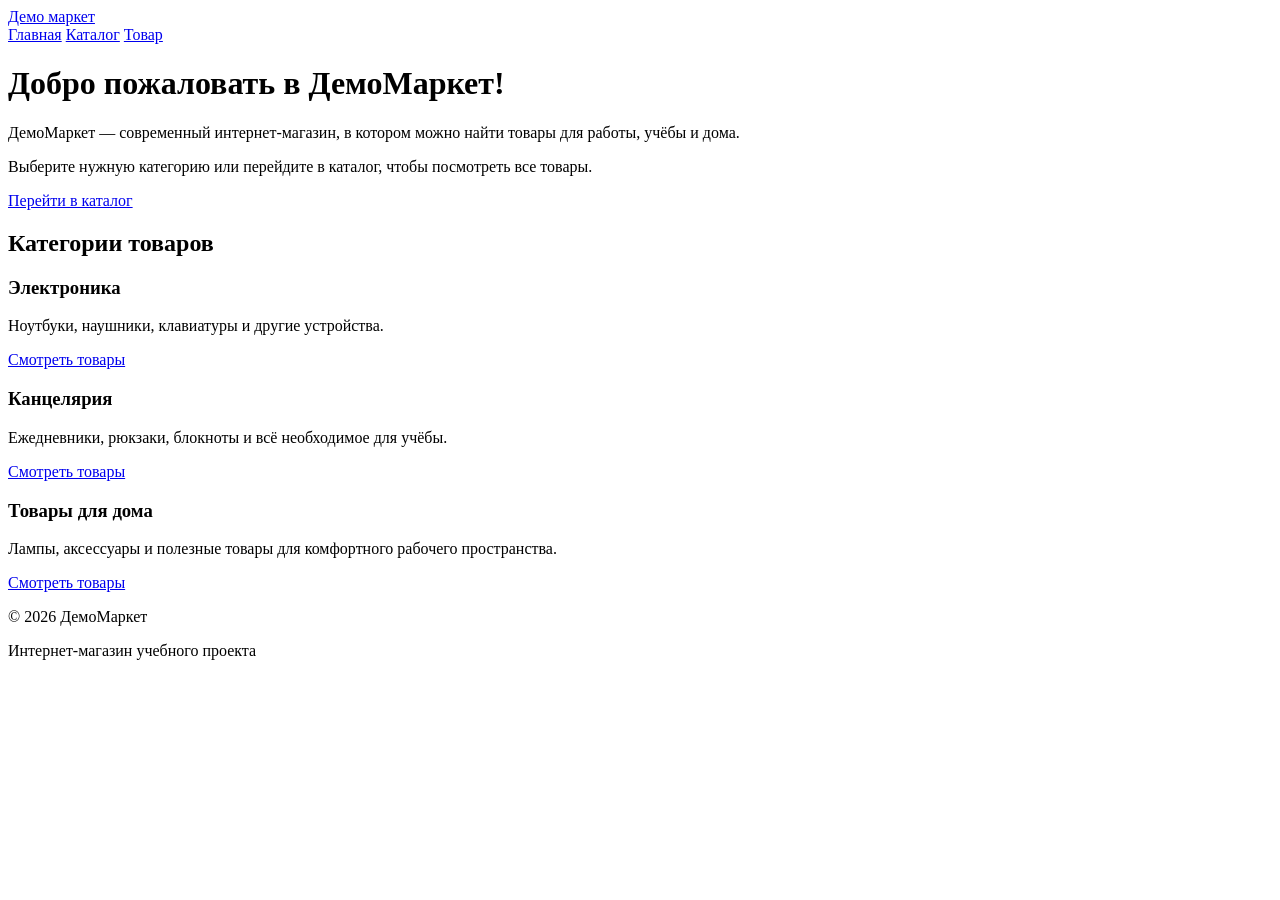
==== index.html @ 9515cddf "Initial commit" ====
<!DOCTYPE html>
<html lang="ru">

<head>
    <meta charset="UTF-8">
    <meta name="viewport" content="width=device-width, initial-scale=1.0">
    <title>ДемоМаркет - интернет магазин.</title>
</head>

<body>
    <header>
        <div>
            <a href="index.html">Демо маркет</a>
        </div>
        <nav>
            <a href="index.html">Главная</a>
            <a href="pages/catalog.html">Каталог</a>
            <a href="pages/product.html">Товар</a>
        </nav>

    </header>
    <main>
        <h1>Добро пожаловать в ДемоМаркет!</h1>

        <p>
            ДемоМаркет — современный интернет-магазин,
            в котором можно найти товары для работы,
            учёбы и дома.
        </p>

        <p>
            Выберите нужную категорию или перейдите
            в каталог, чтобы посмотреть все товары.
        </p>
        <a href="pages/catalog.html">
            Перейти в каталог
        </a>
<section>

        <h2>Категории товаров</h2>
        <article>

            <h3>Электроника</h3>

            <p>
                Ноутбуки, наушники, клавиатуры
                и другие устройства.
            </p>

            <a href="pages/catalog.html">
                Смотреть товары
            </a>

        </article>
        <article>

            <h3>Канцелярия</h3>

            <p>
                Ежедневники, рюкзаки, блокноты
                и всё необходимое для учёбы.
            </p>

            <a href="pages/catalog.html">
                Смотреть товары
            </a>

        </article>
        <article>

            <h3>Товары для дома</h3>

            <p>
                Лампы, аксессуары и полезные товары
                для комфортного рабочего пространства.
            </p>

            <a href="pages/catalog.html">
                Смотреть товары
            </a>

        </article>


    </section>
    </main>
    <footer>
        <p>© 2026 ДемоМаркет</p>

        <p>
            Интернет-магазин учебного проекта
        </p>

    </footer>
</body>

</html>
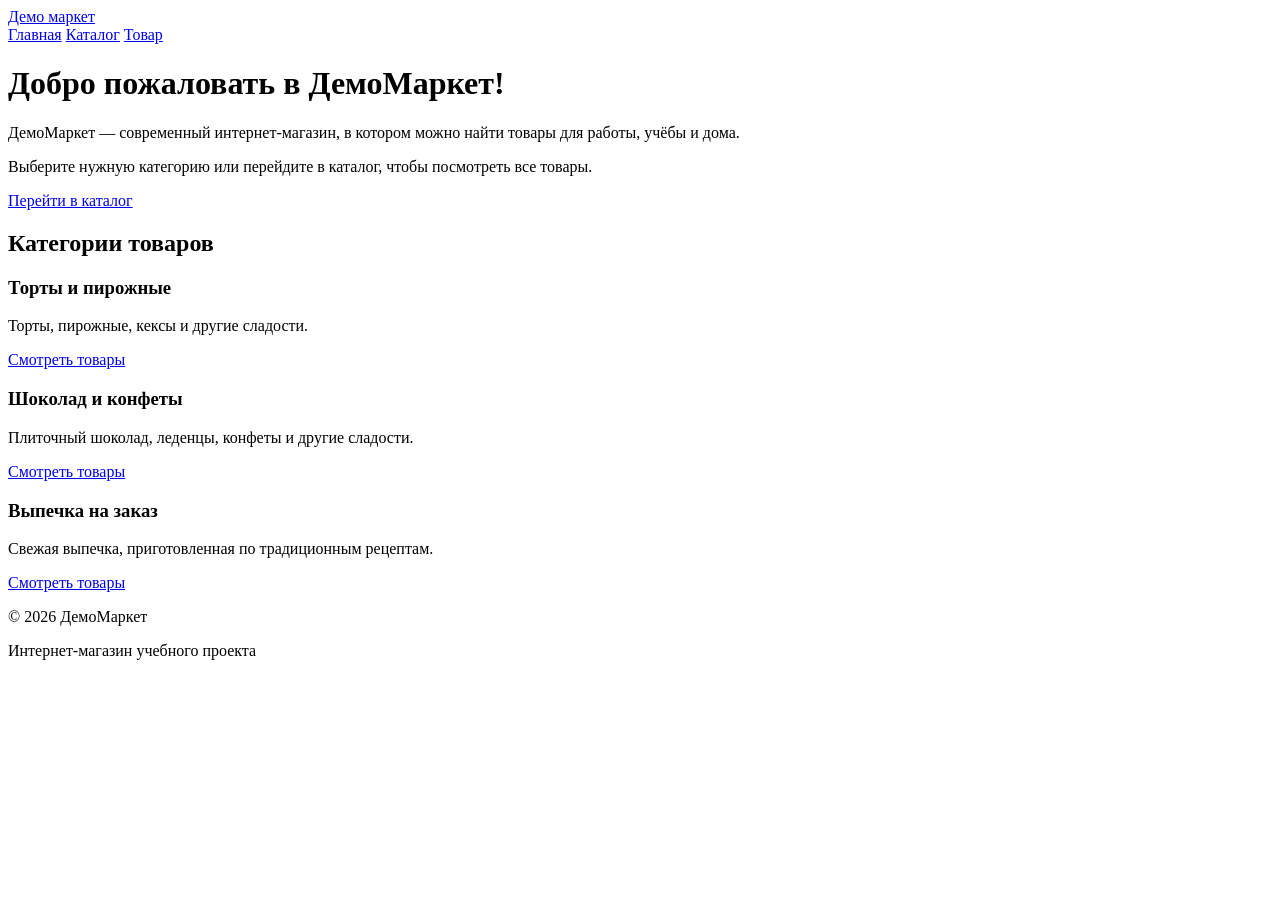
==== commit d79c593f: "Добавлены новые страницы и изображения" ====
--- a/index.html
+++ b/index.html
@@ -1,97 +1,64 @@
-<!DOCTYPE html>
+<!doctype html>
 <html lang="ru">
+  <head>
+    <meta charset="UTF-8" />
+    <meta name="viewport" content="width=device-width, initial-scale=1.0" />
+    <title>ДемоМаркет - интернет магазин.</title>
+  </head>
 
-<head>
-    <meta charset="UTF-8">
-    <meta name="viewport" content="width=device-width, initial-scale=1.0">
-    <title>ДемоМаркет - интернет магазин.</title>
-</head>
-
-<body>
+  <body>
     <header>
-        <div>
-            <a href="index.html">Демо маркет</a>
-        </div>
-        <nav>
-            <a href="index.html">Главная</a>
-            <a href="pages/catalog.html">Каталог</a>
-            <a href="pages/product.html">Товар</a>
-        </nav>
-
+      <div>
+        <a href="index.html">Демо маркет</a>
+      </div>
+      <nav>
+        <a href="index.html">Главная</a>
+        <a href="pages/catalog.html">Каталог</a>
+        <a href="pages/product.html">Товар</a>
+      </nav>
     </header>
     <main>
-        <h1>Добро пожаловать в ДемоМаркет!</h1>
+      <h1>Добро пожаловать в ДемоМаркет!</h1>
 
-        <p>
-            ДемоМаркет — современный интернет-магазин,
-            в котором можно найти товары для работы,
-            учёбы и дома.
-        </p>
+      <p>
+        ДемоМаркет — современный интернет-магазин, в котором можно найти товары
+        для работы, учёбы и дома.
+      </p>
 
-        <p>
-            Выберите нужную категорию или перейдите
-            в каталог, чтобы посмотреть все товары.
-        </p>
-        <a href="pages/catalog.html">
-            Перейти в каталог
-        </a>
-<section>
-
+      <p>
+        Выберите нужную категорию или перейдите в каталог, чтобы посмотреть все
+        товары.
+      </p>
+      <a href="pages/catalog.html"> Перейти в каталог </a>
+      <section>
         <h2>Категории товаров</h2>
         <article>
+          <h3>Торты и пирожные</h3>
 
-            <h3>Электроника</h3>
+          <p>Торты, пирожные, кексы и другие сладости.</p>
 
-            <p>
-                Ноутбуки, наушники, клавиатуры
-                и другие устройства.
-            </p>
-
-            <a href="pages/catalog.html">
-                Смотреть товары
-            </a>
-
+          <a href="pages/catalog.html"> Смотреть товары </a>
         </article>
         <article>
+          <h3>Шоколад и конфеты</h3>
 
-            <h3>Канцелярия</h3>
+          <p>Плиточный шоколад, леденцы, конфеты и другие сладости.</p>
 
-            <p>
-                Ежедневники, рюкзаки, блокноты
-                и всё необходимое для учёбы.
-            </p>
-
-            <a href="pages/catalog.html">
-                Смотреть товары
-            </a>
-
+          <a href="pages/catalog.html"> Смотреть товары </a>
         </article>
         <article>
+          <h3>Выпечка на заказ</h3>
 
-            <h3>Товары для дома</h3>
+          <p>Свежая выпечка, приготовленная по традиционным рецептам.</p>
 
-            <p>
-                Лампы, аксессуары и полезные товары
-                для комфортного рабочего пространства.
-            </p>
-
-            <a href="pages/catalog.html">
-                Смотреть товары
-            </a>
-
+          <a href="pages/catalog.html"> Смотреть товары </a>
         </article>
-
-
-    </section>
+      </section>
     </main>
     <footer>
-        <p>© 2026 ДемоМаркет</p>
+      <p>© 2026 ДемоМаркет</p>
 
-        <p>
-            Интернет-магазин учебного проекта
-        </p>
-
+      <p>Интернет-магазин учебного проекта</p>
     </footer>
-</body>
-
-</html>+  </body>
+</html>
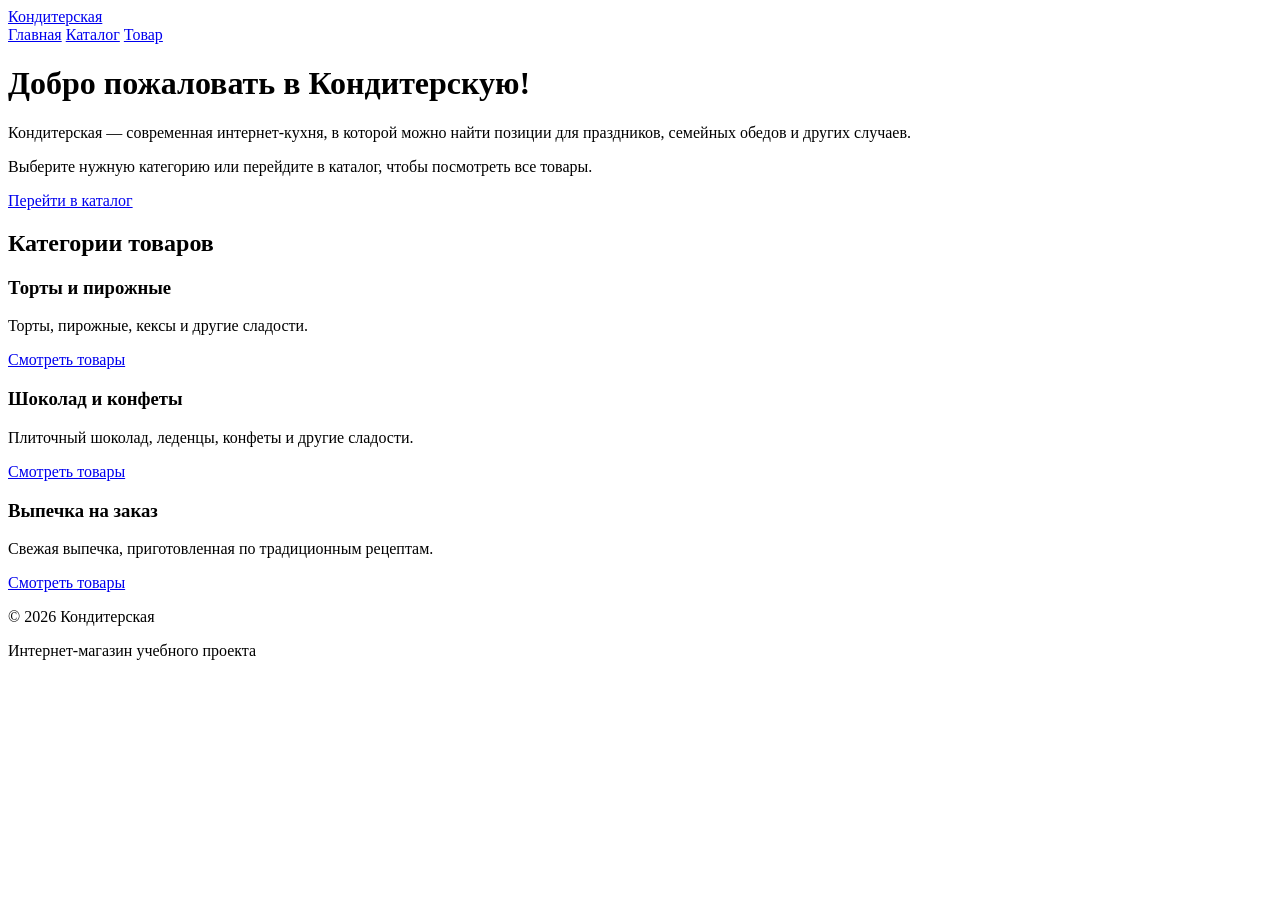
==== commit afee885c: "Корректировка семантики" ====
--- a/index.html
+++ b/index.html
@@ -3,13 +3,13 @@
   <head>
     <meta charset="UTF-8" />
     <meta name="viewport" content="width=device-width, initial-scale=1.0" />
-    <title>ДемоМаркет - интернет магазин.</title>
+    <title>Кондитерская - интернет кухня.</title>
   </head>
 
   <body>
     <header>
       <div>
-        <a href="index.html">Демо маркет</a>
+        <a href="index.html">Кондитерская</a>
       </div>
       <nav>
         <a href="index.html">Главная</a>
@@ -18,11 +18,11 @@
       </nav>
     </header>
     <main>
-      <h1>Добро пожаловать в ДемоМаркет!</h1>
+      <h1>Добро пожаловать в Кондитерскую!</h1>
 
       <p>
-        ДемоМаркет — современный интернет-магазин, в котором можно найти товары
-        для работы, учёбы и дома.
+        Кондитерская — современная интернет-кухня, в которой можно найти позиции
+        для праздников, семейных обедов и других случаев.
       </p>
 
       <p>
@@ -56,7 +56,7 @@
       </section>
     </main>
     <footer>
-      <p>© 2026 ДемоМаркет</p>
+      <p>© 2026 Кондитерская</p>
 
       <p>Интернет-магазин учебного проекта</p>
     </footer>
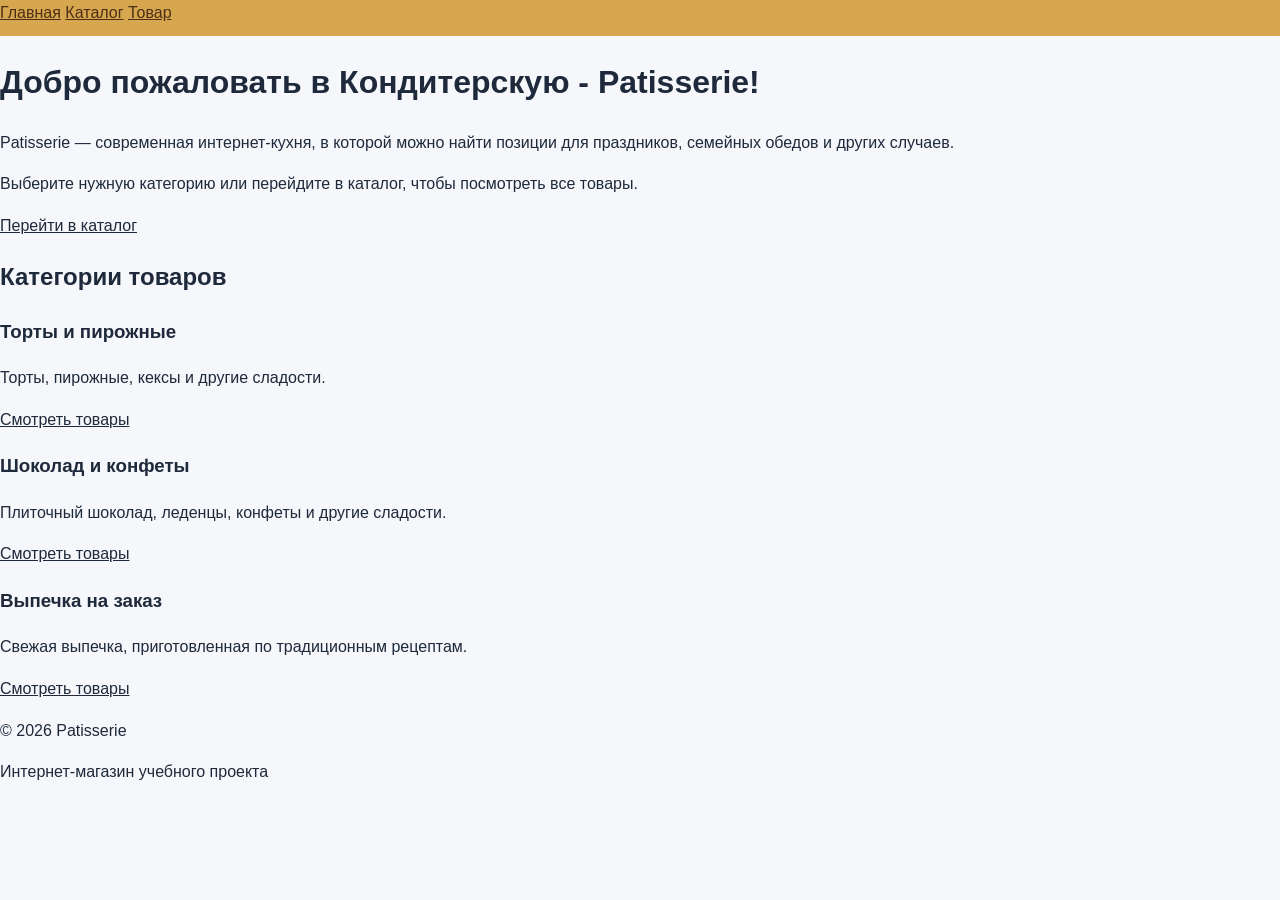
==== commit b0d4b047: "Изменение названия бренда" ====
--- a/index.html
+++ b/index.html
@@ -3,25 +3,27 @@
   <head>
     <meta charset="UTF-8" />
     <meta name="viewport" content="width=device-width, initial-scale=1.0" />
-    <title>Кондитерская - интернет кухня.</title>
+    <title>Patisserie</title>
+    <link rel="stylesheet" href="css/style.css" />
   </head>
 
   <body>
     <header>
       <div>
-        <a href="index.html">Кондитерская</a>
+        <a href="index.html"></a>
       </div>
       <nav>
         <a href="index.html">Главная</a>
         <a href="pages/catalog.html">Каталог</a>
         <a href="pages/product.html">Товар</a>
       </nav>
+      <div class="container"></div>
     </header>
     <main>
-      <h1>Добро пожаловать в Кондитерскую!</h1>
+      <h1>Добро пожаловать в Кондитерскую - Patisserie!</h1>
 
       <p>
-        Кондитерская — современная интернет-кухня, в которой можно найти позиции
+        Patisserie — современная интернет-кухня, в которой можно найти позиции
         для праздников, семейных обедов и других случаев.
       </p>
 
@@ -54,11 +56,13 @@
           <a href="pages/catalog.html"> Смотреть товары </a>
         </article>
       </section>
+      <div class="container"></div>
     </main>
     <footer>
-      <p>© 2026 Кондитерская</p>
+      <p>© 2026 Patisserie</p>
 
       <p>Интернет-магазин учебного проекта</p>
+      <div class="container"></div>
     </footer>
   </body>
 </html>
--- a/css/style.css
+++ b/css/style.css
@@ -0,0 +1,47 @@
+:root {
+  --color-primary: #2563eb;
+  --color-primary-dark: #1d4ed8;
+  --color-text: #1e293b;
+  --color-muted: #64748b;
+  --color-background: #f5f7fa;
+  --color-white: #ffffff;
+  --color-border: #e2e8f0;
+  --radius-small: 8px;
+  --radius-large: 16px;
+  --container-width: 1200px;
+}
+* {
+  box-sizing: border-box;
+}
+
+body {
+  margin: 0;
+  font-family: Arial, sans-serif;
+  color: var(--color-text);
+  background-color: var(--color-background);
+  line-height: 1.6;
+}
+img {
+  max-width: 100%;
+  height: auto;
+}
+a {
+  color: inherit;
+}
+.container {
+  width: min(100% - 40px, var(--container-width));
+  margin: 0 auto;
+}
+header {
+  background-color: #d6a74f;
+  color: rgb(76, 47, 21);
+}
+header .container {
+  min-height: 10px;
+
+  display: flex;
+  align-items: center;
+  justify-content: space-between;
+
+  gap: 30px;
+}
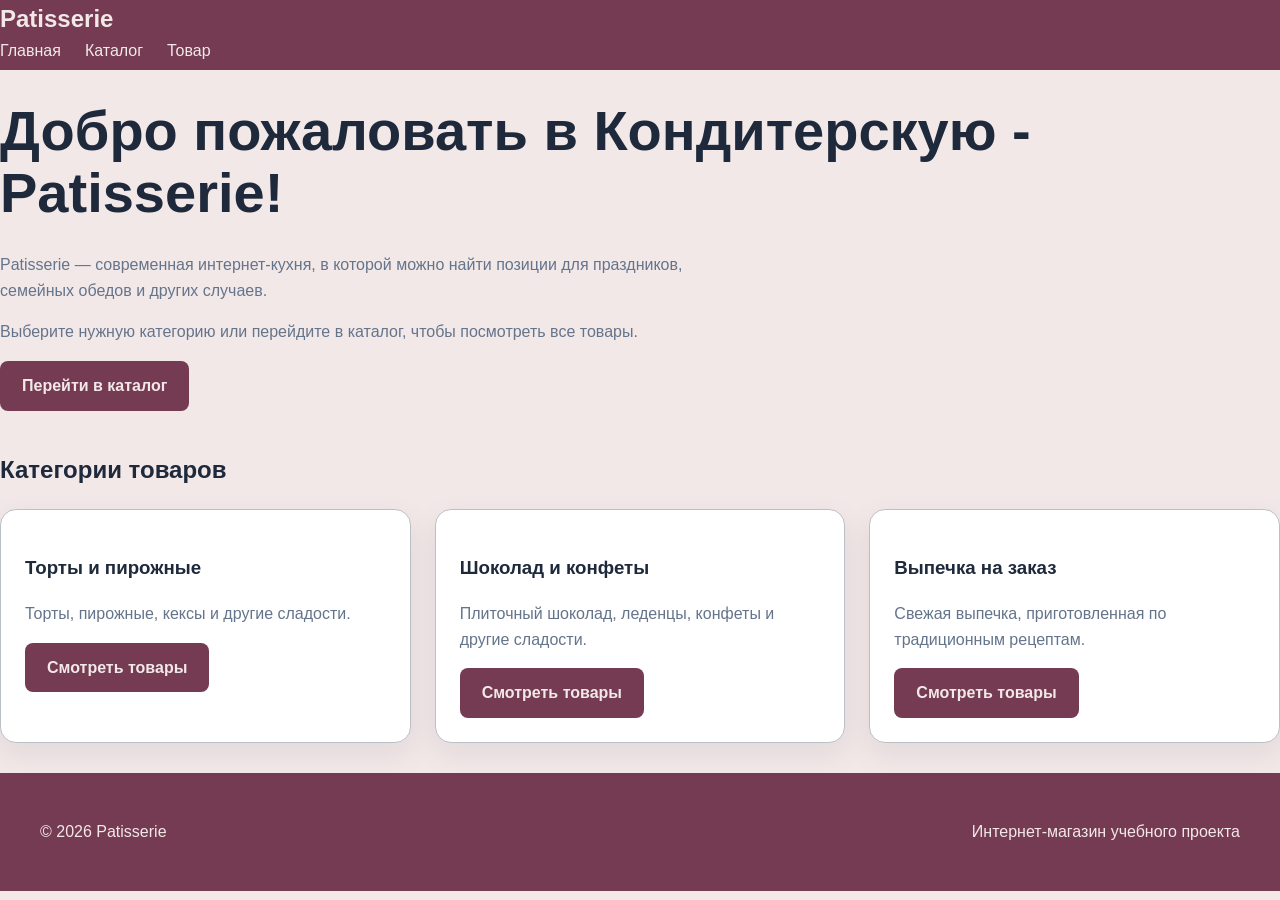
==== commit eec152ef: "Промежуточный css" ====
--- a/index.html
+++ b/index.html
@@ -10,7 +10,7 @@
   <body>
     <header>
       <div>
-        <a href="index.html"></a>
+        <a class="logo" href="index.html"> Patisserie </a>
       </div>
       <nav>
         <a href="index.html">Главная</a>
@@ -31,38 +31,42 @@
         Выберите нужную категорию или перейдите в каталог, чтобы посмотреть все
         товары.
       </p>
-      <a href="pages/catalog.html"> Перейти в каталог </a>
-      <section>
+      <a class="button" href="pages/catalog.html"> Перейти в каталог </a>
+
+      <section class="categories">
         <h2>Категории товаров</h2>
-        <article>
-          <h3>Торты и пирожные</h3>
+        <div class="categories-grid">
+          <article class="category-card">
+            <h3>Торты и пирожные</h3>
 
-          <p>Торты, пирожные, кексы и другие сладости.</p>
+            <p>Торты, пирожные, кексы и другие сладости.</p>
 
-          <a href="pages/catalog.html"> Смотреть товары </a>
-        </article>
-        <article>
-          <h3>Шоколад и конфеты</h3>
+            <a class="button" href="pages/catalog.html"> Смотреть товары </a>
+          </article>
+          <article class="category-card">
+            <h3>Шоколад и конфеты</h3>
 
-          <p>Плиточный шоколад, леденцы, конфеты и другие сладости.</p>
+            <p>Плиточный шоколад, леденцы, конфеты и другие сладости.</p>
 
-          <a href="pages/catalog.html"> Смотреть товары </a>
-        </article>
-        <article>
-          <h3>Выпечка на заказ</h3>
+            <a class="button" href="pages/catalog.html"> Смотреть товары </a>
+          </article>
+          <article class="category-card">
+            <h3>Выпечка на заказ</h3>
 
-          <p>Свежая выпечка, приготовленная по традиционным рецептам.</p>
+            <p>Свежая выпечка, приготовленная по традиционным рецептам.</p>
 
-          <a href="pages/catalog.html"> Смотреть товары </a>
-        </article>
+            <a class="button" href="pages/catalog.html"> Смотреть товары </a>
+          </article>
+        </div>
       </section>
       <div class="container"></div>
     </main>
     <footer>
-      <p>© 2026 Patisserie</p>
+      <div class="container">
+        <p>© 2026 Patisserie</p>
 
-      <p>Интернет-магазин учебного проекта</p>
-      <div class="container"></div>
+        <p>Интернет-магазин учебного проекта</p>
+      </div>
     </footer>
   </body>
 </html>
--- a/css/style.css
+++ b/css/style.css
@@ -1,11 +1,11 @@
 :root {
-  --color-primary: #2563eb;
-  --color-primary-dark: #1d4ed8;
+  --color-primary: #743b52;
+  --color-primary-dark: #a06079;
   --color-text: #1e293b;
   --color-muted: #64748b;
-  --color-background: #f5f7fa;
+  --color-background: #f3e8e8;
   --color-white: #ffffff;
-  --color-border: #e2e8f0;
+  --color-border: #bbc0c7;
   --radius-small: 8px;
   --radius-large: 16px;
   --container-width: 1200px;
@@ -33,11 +33,11 @@
   margin: 0 auto;
 }
 header {
-  background-color: #d6a74f;
-  color: rgb(76, 47, 21);
+  background-color: #743b52;
+  color: #f3e8e8;
 }
 header .container {
-  min-height: 10px;
+  min-height: 6px;
 
   display: flex;
   align-items: center;
@@ -45,3 +45,242 @@
 
   gap: 30px;
 }
+.logo {
+  font-size: 24px;
+  font-weight: 700;
+  text-decoration: none;
+}
+nav {
+  display: flex;
+  align-items: center;
+  gap: 24px;
+}
+
+nav a {
+  text-decoration: none;
+  font-weight: 500;
+}
+nav a:hover {
+  text-decoration: underline;
+}
+.button {
+  display: inline-block;
+
+  padding: 12px 22px;
+
+  background-color: var(--color-primary);
+  color: #f3e8e8;
+
+  border-radius: var(--radius-small);
+
+  text-decoration: none;
+  font-weight: 600;
+
+  transition:
+    background-color 0.2s ease,
+    transform 0.2s ease;
+}
+.button:hover {
+  background-color: var(--color-primary-dark);
+  transform: translateY(-2px);
+}
+.button:active {
+  transform: translateY(0);
+}
+.button:focus-visible,
+nav a:focus-visible {
+  outline: 3px solid #f59e0b;
+  outline-offset: 3px;
+}
+main {
+  padding: clamp(30px, 6vw, 30px) 0;
+}
+h1 {
+  margin-top: 0;
+  margin-bottom: 29px;
+
+  font-size: clamp(32px, 5vw, 56px);
+  line-height: 1.1;
+}
+main p {
+  max-width: 700px;
+  color: var(--color-muted);
+}
+.categories {
+  margin-top: 40px;
+}
+.categories-grid {
+  display: grid;
+
+  grid-template-columns: repeat(3, 1fr);
+
+  gap: 24px;
+}
+.category-card {
+  padding: 24px;
+
+  background-color: var(--color-white);
+
+  border: 1px solid var(--color-border);
+  border-radius: var(--radius-large);
+
+  box-shadow: 0 10px 30px rgba(15, 23, 42, 0.08);
+
+  transition:
+    transform 0.2s ease,
+    box-shadow 0.2s ease;
+}
+.category-card:hover {
+  transform: translateY(-5px);
+
+  box-shadow: 0 16px 40px var(--color-primary);
+}
+/* .products {
+  display: grid;
+
+  grid-template-columns: repeat(3, 1fr);
+
+  gap: 24px;
+} */
+.products {
+  display: grid;
+
+  grid-template-columns: repeat(auto-fit, minmax(250px, 1fr));
+
+  gap: 24px;
+}
+
+.product-card {
+  display: flex;
+  flex-direction: column;
+
+  padding: 24px;
+
+  background-color: var(--color-white);
+
+  border: 1px solid var(--color-border);
+  border-radius: var(--radius-large);
+
+  transition:
+    transform 0.2s ease,
+    box-shadow 0.2s ease;
+}
+.product-card:hover {
+  transform: translateY(-5px);
+
+  box-shadow: 0 15px 35px var(--color-primary);
+}
+.price {
+  font-size: 20px;
+  font-weight: 700;
+  color: var(--color-primary);
+}
+.product-card {
+  display: flex;
+  flex-direction: column;
+}
+
+.product-card .button {
+  margin-top: auto;
+}
+.product-page {
+  max-width: 900px;
+  margin: 0 auto;
+}
+.product-image {
+  display: block;
+
+  width: min(100%, 700px);
+
+  height: auto;
+
+  margin: 0 auto 30px;
+
+  border-radius: 20px;
+}
+.specs {
+  width: 100%;
+
+  border-collapse: collapse;
+
+  margin: 30px 0;
+
+  background-color: var(--color-background);
+}
+.specs th,
+.specs td {
+  padding: 4px 16px;
+
+  border-bottom: 1px solid var(--color-border);
+
+  text-align: left;
+}
+.specs th {
+  background-color: var(--color-background);
+  font-weight: 700;
+}
+.specs tr:nth-child(even) {
+  background-color: #f8fafc;
+}
+.features {
+  padding-left: 20px;
+}
+
+.features li {
+  margin-bottom: 10px;
+}
+.features li::marker {
+  color: var(--color-primary);
+}
+.product-page h2::before {
+  content: "✓";
+  margin-right: 10px;
+  color: var(--color-primary);
+}
+footer {
+  padding: 30px 0;
+
+  background-color: var(--color-primary);
+  color: var(--color-background);
+}
+footer .container {
+  display: flex;
+
+  justify-content: space-between;
+
+  gap: 20px;
+}
+@media (max-width: 900px) {
+  .categories-grid {
+    grid-template-columns: repeat(2, 1fr);
+  }
+}
+.products {
+  grid-template-columns: repeat(auto-fit, minmax(250px, 1fr));
+}
+@media (max-width: 600px) {
+  .container {
+    width: min(100% - 24px, var(--container-width));
+  }
+
+  header .container {
+    flex-direction: column;
+    align-items: flex-start;
+
+    padding-top: 20px;
+    padding-bottom: 20px;
+  }
+
+  nav {
+    flex-wrap: wrap;
+    gap: 12px;
+  }
+
+  .categories-grid {
+    grid-template-columns: 1fr;
+  }
+
+  footer .container {
+    flex-direction: column;
+  }
+}
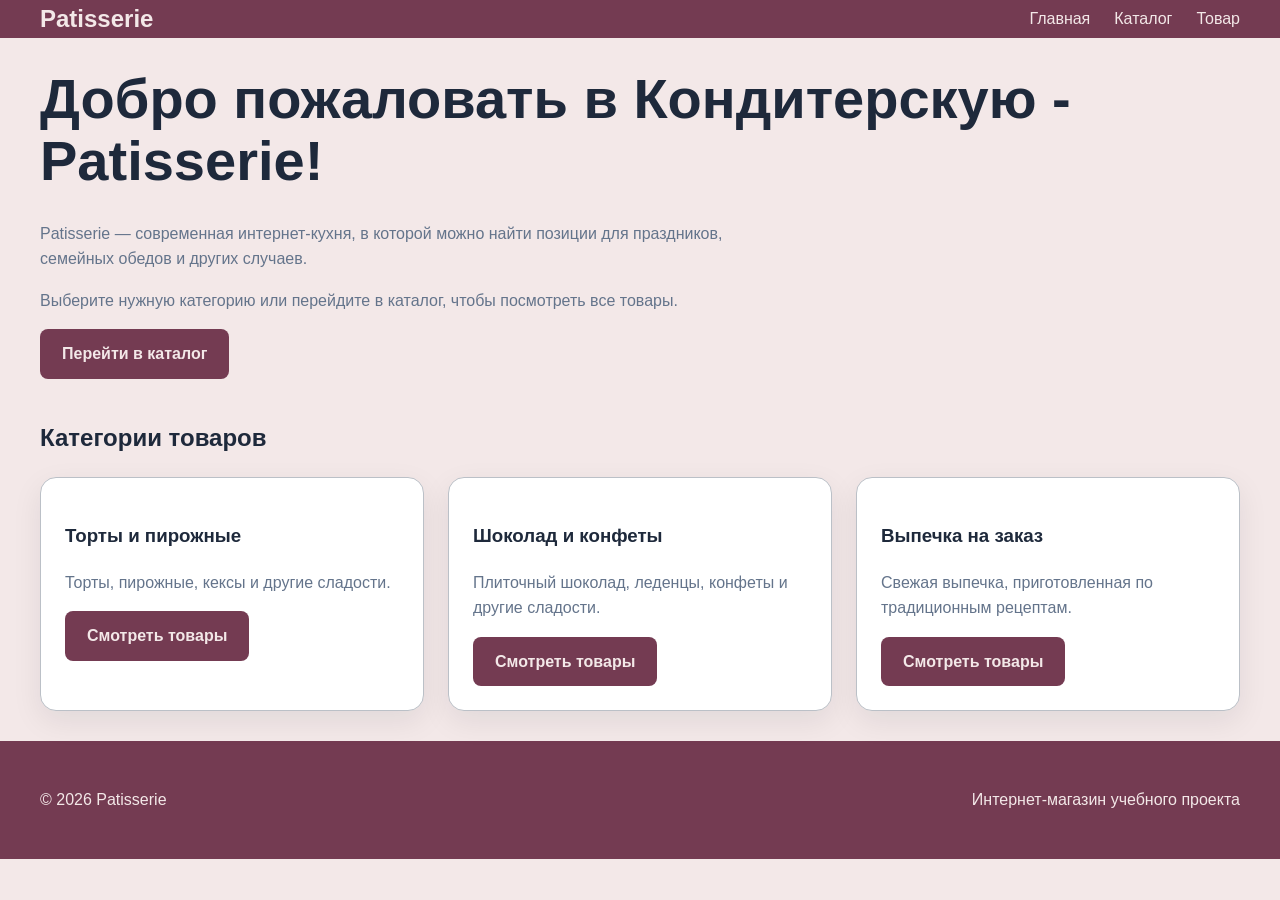
==== commit 92085371: "Полноценное подключение CSS и исправление багов" ====
--- a/index.html
+++ b/index.html
@@ -9,62 +9,59 @@
 
   <body>
     <header>
-      <div>
-        <a class="logo" href="index.html"> Patisserie </a>
+      <!-- Контейнер оборачивает навигацию и логотип -->
+      <div class="container">
+        <div>
+          <a class="logo" href="index.html"> Patisserie </a>
+        </div>
+        <nav>
+          <a href="index.html">Главная</a>
+          <a href="pages/catalog.html">Каталог</a>
+          <a href="pages/product.html">Товар</a>
+        </nav>
       </div>
-      <nav>
-        <a href="index.html">Главная</a>
-        <a href="pages/catalog.html">Каталог</a>
-        <a href="pages/product.html">Товар</a>
-      </nav>
-      <div class="container"></div>
     </header>
     <main>
-      <h1>Добро пожаловать в Кондитерскую - Patisserie!</h1>
+      <!-- Контейнер оборачивает весь контент главной страницы -->
+      <div class="container">
+        <h1>Добро пожаловать в Кондитерскую - Patisserie!</h1>
 
-      <p>
-        Patisserie — современная интернет-кухня, в которой можно найти позиции
-        для праздников, семейных обедов и других случаев.
-      </p>
+        <p>
+          Patisserie — современная интернет-кухня, в которой можно найти позиции
+          для праздников, семейных обедов и других случаев.
+        </p>
 
-      <p>
-        Выберите нужную категорию или перейдите в каталог, чтобы посмотреть все
-        товары.
-      </p>
-      <a class="button" href="pages/catalog.html"> Перейти в каталог </a>
+        <p>
+          Выберите нужную категорию или перейдите в каталог, чтобы посмотреть
+          все товары.
+        </p>
+        <a class="button" href="pages/catalog.html"> Перейти в каталог </a>
 
-      <section class="categories">
-        <h2>Категории товаров</h2>
-        <div class="categories-grid">
-          <article class="category-card">
-            <h3>Торты и пирожные</h3>
-
-            <p>Торты, пирожные, кексы и другие сладости.</p>
-
-            <a class="button" href="pages/catalog.html"> Смотреть товары </a>
-          </article>
-          <article class="category-card">
-            <h3>Шоколад и конфеты</h3>
-
-            <p>Плиточный шоколад, леденцы, конфеты и другие сладости.</p>
-
-            <a class="button" href="pages/catalog.html"> Смотреть товары </a>
-          </article>
-          <article class="category-card">
-            <h3>Выпечка на заказ</h3>
-
-            <p>Свежая выпечка, приготовленная по традиционным рецептам.</p>
-
-            <a class="button" href="pages/catalog.html"> Смотреть товары </a>
-          </article>
-        </div>
-      </section>
-      <div class="container"></div>
+        <section class="categories">
+          <h2>Категории товаров</h2>
+          <div class="categories-grid">
+            <article class="category-card">
+              <h3>Торты и пирожные</h3>
+              <p>Торты, пирожные, кексы и другие сладости.</p>
+              <a class="button" href="pages/catalog.html"> Смотреть товары </a>
+            </article>
+            <article class="category-card">
+              <h3>Шоколад и конфеты</h3>
+              <p>Плиточный шоколад, леденцы, конфеты и другие сладости.</p>
+              <a class="button" href="pages/catalog.html"> Смотреть товары </a>
+            </article>
+            <article class="category-card">
+              <h3>Выпечка на заказ</h3>
+              <p>Свежая выпечка, приготовленная по традиционным рецептам.</p>
+              <a class="button" href="pages/catalog.html"> Смотреть товары </a>
+            </article>
+          </div>
+        </section>
+      </div>
     </main>
     <footer>
       <div class="container">
         <p>© 2026 Patisserie</p>
-
         <p>Интернет-магазин учебного проекта</p>
       </div>
     </footer>
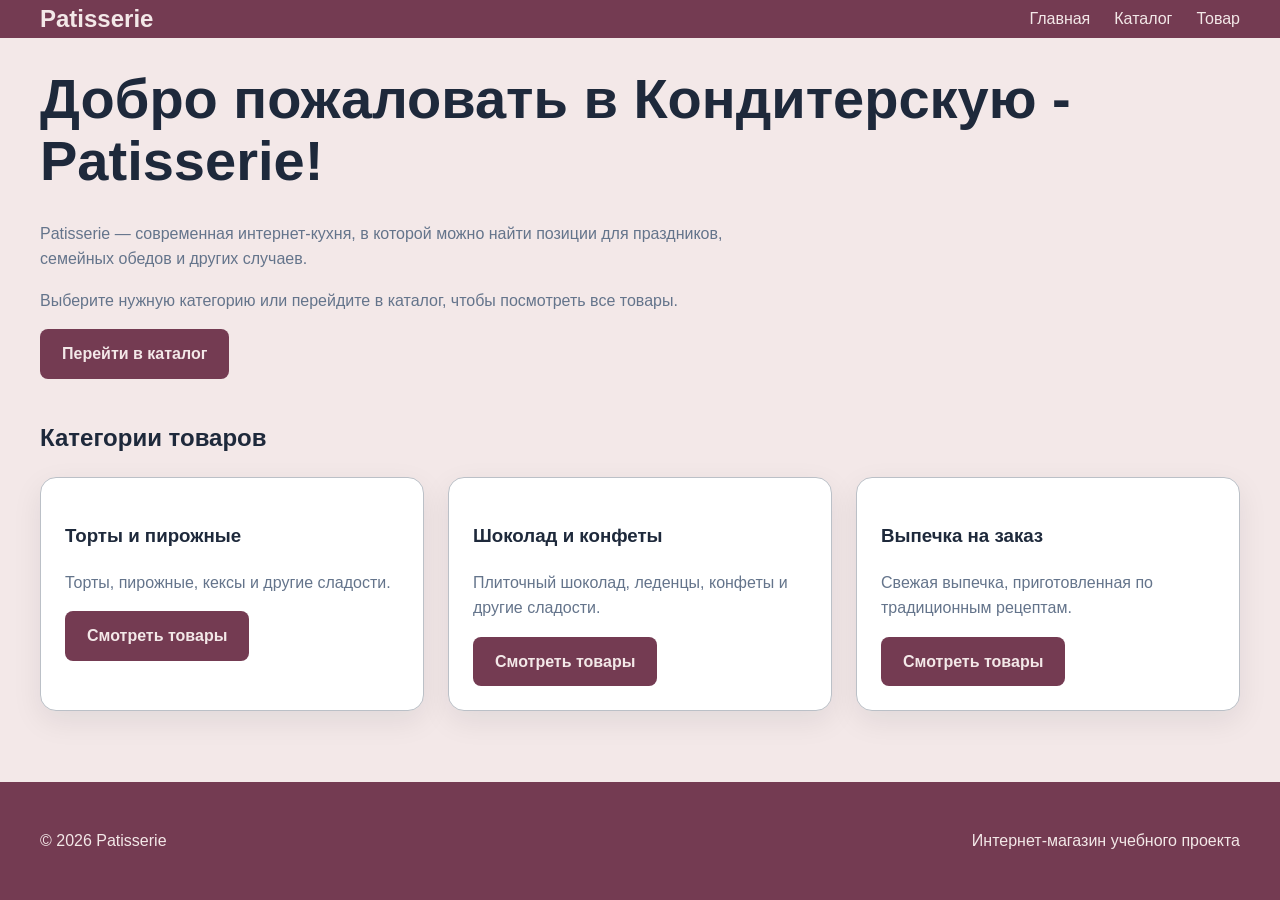
==== commit b0a59adf: "Испарвление багов" ====
--- a/index.html
+++ b/index.html
@@ -9,7 +9,6 @@
 
   <body>
     <header>
-      <!-- Контейнер оборачивает навигацию и логотип -->
       <div class="container">
         <div>
           <a class="logo" href="index.html"> Patisserie </a>
@@ -22,7 +21,6 @@
       </div>
     </header>
     <main>
-      <!-- Контейнер оборачивает весь контент главной страницы -->
       <div class="container">
         <h1>Добро пожаловать в Кондитерскую - Patisserie!</h1>
 
--- a/css/style.css
+++ b/css/style.css
@@ -20,6 +20,10 @@
   color: var(--color-text);
   background-color: var(--color-background);
   line-height: 1.6;
+
+  display: flex;
+  flex-direction: column;
+  min-height: 100vh;
 }
 img {
   max-width: 100%;
@@ -94,6 +98,7 @@
 }
 main {
   padding: clamp(30px, 6vw, 30px) 0;
+  flex-grow: 1;
 }
 h1 {
   margin-top: 0;
